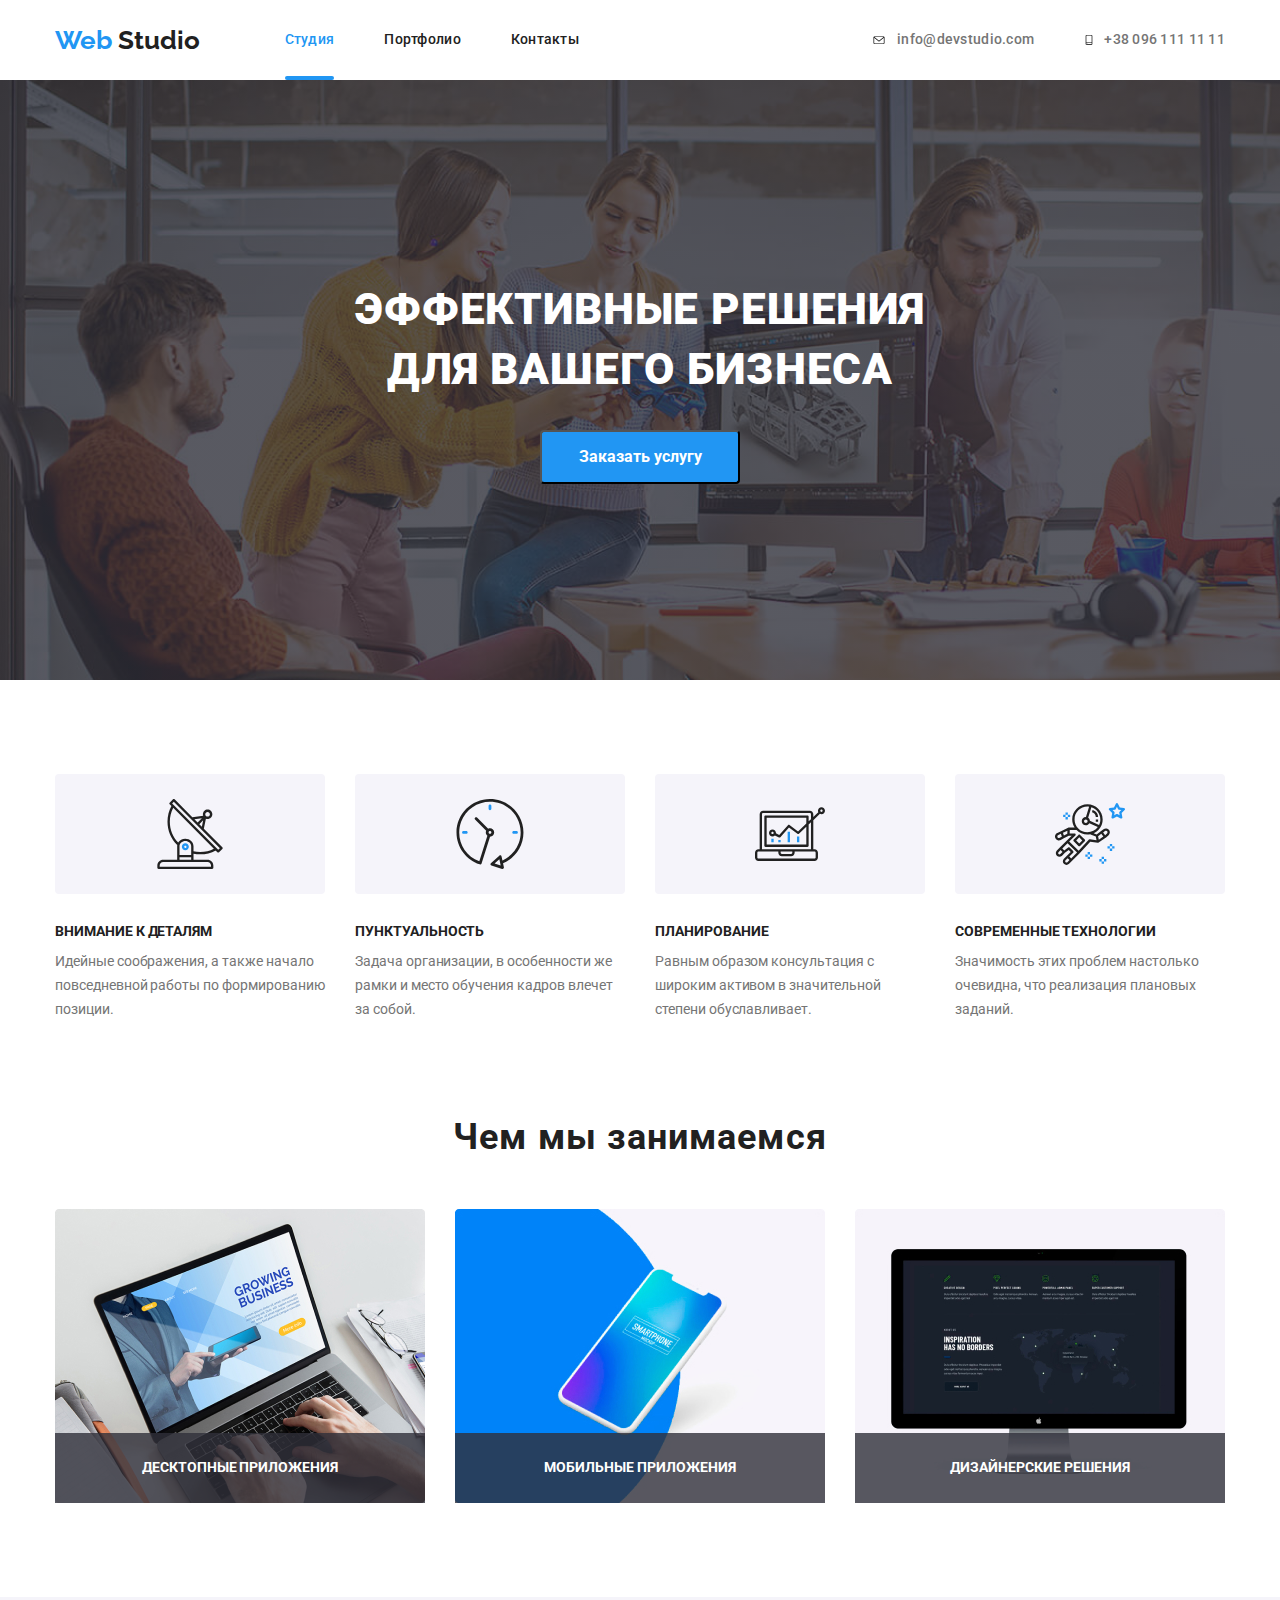
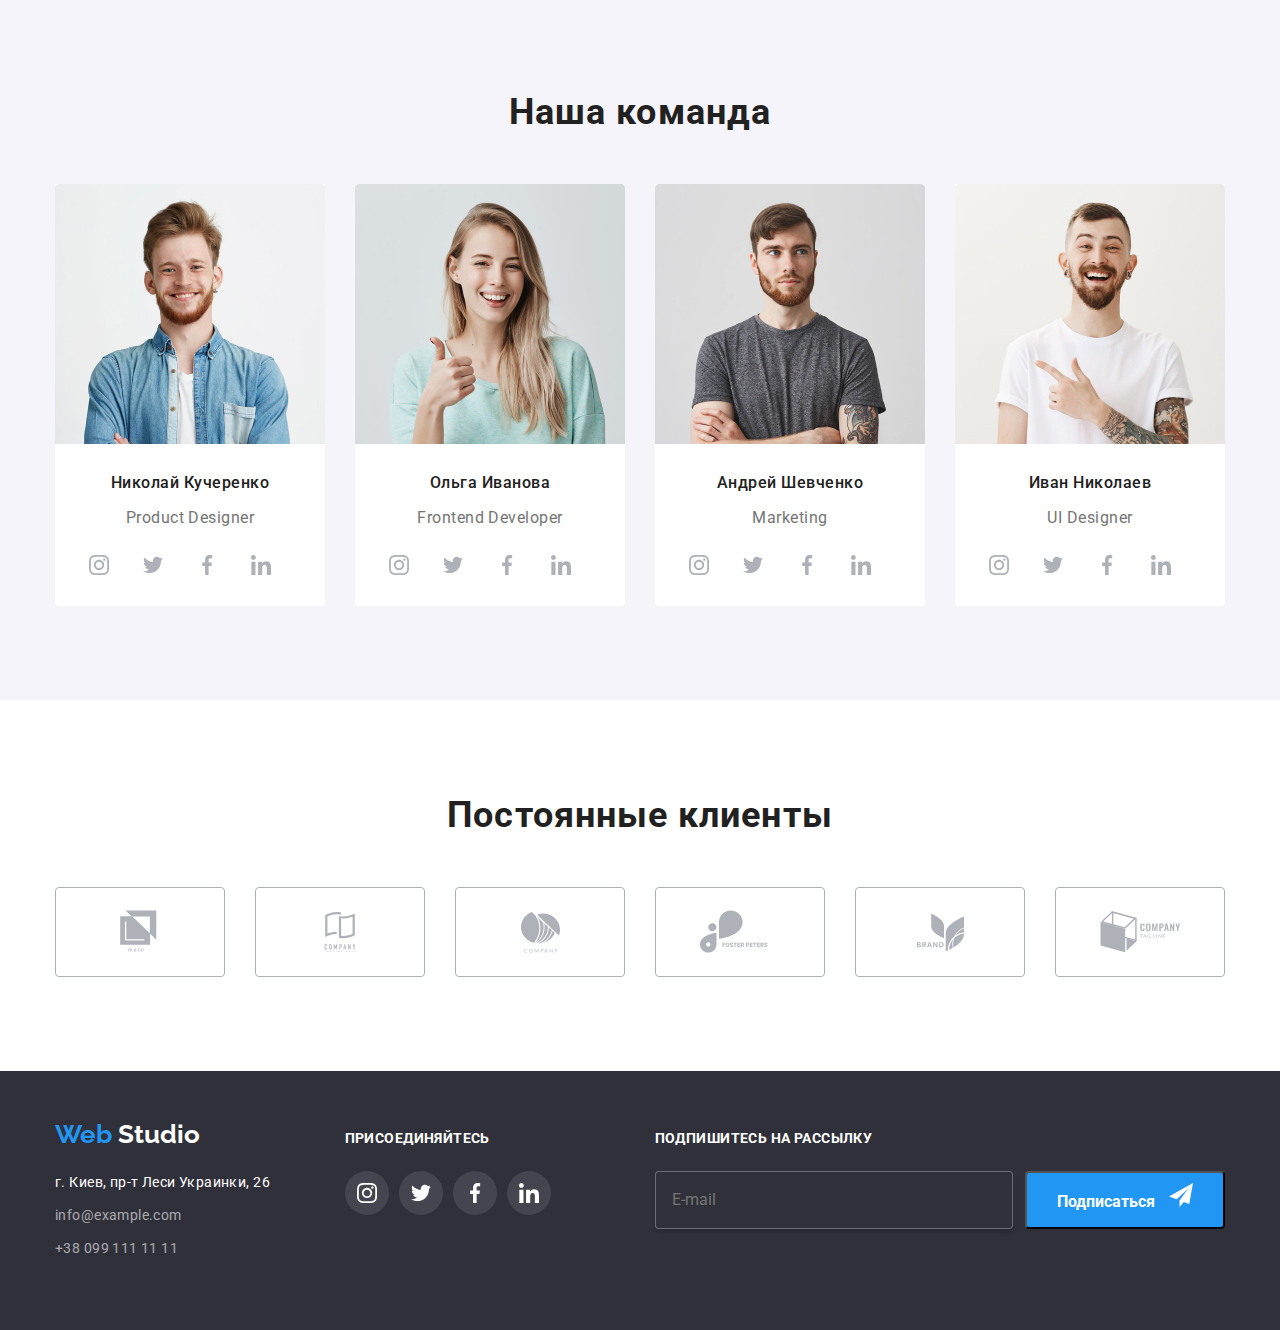
==== index.html @ 80867eed "клон 6" ====
<!DOCTYPE html>
<html lang="ru">
  <head>
    <meta charset="UTF-8" />
    <meta name="viewport" content="width=device-width, initial-scale=1.0" />
    <title>studio</title>
    <link
      href="https://fonts.googleapis.com/css2?family=Raleway:wght@700&family=Roboto:wght@400;500;700;900&display=swap"
      rel="stylesheet"
    />
    <link rel="stylesheet" href="./css/modern-normalize.css" />
    <link rel="stylesheet" href="./css/styles.css" />
  </head>
  <body>
    <!--Шапка сайта-->
    <header>
      <nav class="main-nav container">
        <a href="./index.html" class="logo">
          <span class="logo-color-header">Web</span> Studio
        </a>

        <ul class="site-nav list">
          <li class="item">
            <a href="./index.html" class="link current link-page">Студия</a>
          </li>
          <li class="item">
            <a href="./portfolio.html" class="link link-page">Портфолио</a>
          </li>
          <li class="item"><a href="" class="link link-page">Контакты</a></li>
        </ul>

        <div class="contacts-list">
          <ul class="site-nav list">
            <li class="item link">
              <a href="mailto:info@devstudio.com" class="link phone-email"> 
                <svg class="phone-email_img" width="16px" ; height="11px" ;><use href="./images/symbol-defs.svg#icon-mailicon"></use></svg>
                <div>info@devstudio.com</div>
              </a>
            </li>
            <li class="item link">            
              <a href="tel:+380961111111" class="link phone-email"> 
                <svg class="phone-email_img" width="10px" ; height="14px" ;><use href="./images/symbol-defs.svg#icon-phoneicon"></use></svg> 
                <div>+38 096 111 11 11</div>
              </a>
            </li>
          </ul>
        </div>
      </nav>
    </header>
    <main>
      <!--Герои-->
      <div class="overlay">
        <section class="hero">
          <h1 class="hero-title">
            Эффективные решения <br />
            для вашего бизнеса
          </h1>
           <button data-modal-open class="button">Заказать услугу</button> 
        </section>
        <!--Преимущества-->
      </div>
      <section class="section feuture-container">
        <div class="container">
          <ul class="feature-list list">
            <li class="item">
              <div class="features-icon"> <svg class="icon-item">
                <use href="./images/symbol-defs.svg#icon-antenna1 "></use>
                </use>
               </svg>
              </div>
    
              <h3 class="title">Внимание к деталям</h3>
              <p class="p-feature-list">
                Идейные соображения, а также начало повседневной работы по
                формированию позиции.
              </p>
            </li>
            <li class="item">
              <div class="features-icon"> <svg class="icon-item">
                  <use href="./images/symbol-defs.svg#icon-clock1"></use>
                
                </svg>
              </div>
              <h3 class="title">Пунктуальность</h3>
              <p class="p-feature-list">
                Задача организации, в особенности же рамки и место обучения
                кадров влечет за собой.
              </p>
            </li>
            <li class="item">
              <div class="features-icon"> <svg class="icon-item">
                  <use href="./images/symbol-defs.svg#icon-diagram1"></use>
                  </use>
                </svg>
              </div>
              <h3 class="title">Планирование</h3>
              <p class="p-feature-list">
                Равным образом консультация с широким активом в значительной
                степени обуславливает.
              </p>
            </li>
            <li class="item">
              <div class="features-icon"> <svg class="icon-item">
                  <use href="./images/symbol-defs.svg#icon-astronaut1"></use>
                  </use>
                </svg>
              </div>
              <h3 class="title">Современные технологии</h3>
              <p class="p-feature-list">
                Значимость этих проблем настолько очевидна, что реализация
                плановых заданий.
              </p>
            </li>
          </ul>
        </div>
      </section>

      <!--Чем мы занимаемся-->
      <section class="section we-do-container">
        <div class="container">
          <h2 class="section-title">Чем мы занимаемся</h2>
          <ul class="we-do-list list">
            <li class="item">
              <img
                src="./images/desktop.jpg"
                width="370"
                height="294"
                alt="десктоп"
              />
              <h3 class="title">Десктопные приложения</h3>
            </li>
            <li class="item">
              <img
                src="./images/mobile.jpg"
                width="370"
                height="294"
                alt="мобильный"
              />
              <h3 class="title">Мобильные приложения</h3>
            </li>
            <li class="item">
              <img
                src="./images/computer.jpg"
                width="370"
                height="294"
                alt="компьютер"
              />
              <h3 class="title">Дизайнерские решения</h3>
            </li>
          </ul>
        </div>
      </section>
      <!--Наша команда-->
      <section class="section our-team-section">
        <div class="container our-team-container">
          <h2 class="section-title">Наша команда</h2>
          <ul class="our-team-list list">
            <li class="item">
              <img
                class="foto"
                src="./images/John.jpg"
                width="270"
                height="260"
                alt="фото-николай"
              />
              <h3 class="title">Николай Кучеренко</h3>
              <p class="position">Product Designer</p>
              <ul class="social-network list">
                <li class="link">
                  <a class="social-network-link" href=""><svg class="icon-social-link" >
                    <use href="./images/symbol-defs.svg#icon-instagram"> </use>
                    </svg>
                    
                  </a>
                </li>
                <li class="link">
                  <a class="social-network-link" href=""><svg class="icon-social-link">
                      <use href="./images/symbol-defs.svg#icon-twitter"> </use>
                    </svg>
                
                  </a>
                </li>
                <li class="link">
                  <a class="social-network-link" href=""><svg class="icon-social-link">
                      <use href="./images/symbol-defs.svg#icon-facebook"> </use>
                    </svg>
                
                  </a>
                </li>
                <li class="link">
                  <a class="social-network-link" href=""><svg class="icon-social-link">
                      <use href="./images/symbol-defs.svg#icon-ln"> </use>
                    </svg>
                
                  </a>
                </li>
              </ul>
            </li>

            <li class="item">
              <img
                class="foto"
                src="./images/Marta.jpg"
                width="270"
                height="260"
                alt="фото-ольга"
              />
              <h3 class="title">Ольга Иванова</h3>
              <p class="position">Frontend Developer</p>
              <ul class="social-network list">
                <li class="link">
                  <a class="social-network-link" href=""><svg class="icon-social-link">
                      <use href="./images/symbol-defs.svg#icon-instagram"> </use>
                    </svg>
              
                  </a>
                </li>
                <li class="link">
                  <a class="social-network-link" href=""><svg class="icon-social-link">
                      <use href="./images/symbol-defs.svg#icon-twitter"> </use>
                    </svg>
              
                  </a>
                </li>
                <li class="link">
                  <a class="social-network-link" href=""><svg class="icon-social-link">
                      <use href="./images/symbol-defs.svg#icon-facebook"> </use>
                    </svg>
              
                  </a>
                </li>
                <li class="link">
                  <a class="social-network-link" href=""><svg class="icon-social-link">
                      <use href="./images/symbol-defs.svg#icon-ln"> </use>
                    </svg>
              
                  </a>
                </li>
              </ul>
            </li>

            <li class="item">
              <img
                class="foto"
                src="./images/Robert.jpg"
                width="270"
                height="260"
                alt="фото-андрей"
              />
              <h3 class="title">Андрей Шевченко</h3>
              <p class="position">Marketing</p>
              <ul class="social-network list">
                <li class="link">
                  <a class="social-network-link" href=""><svg class="icon-social-link">
                      <use href="./images/symbol-defs.svg#icon-instagram"> </use>
                    </svg>
              
                  </a>
                </li>
                <li class="link">
                  <a class="social-network-link" href=""><svg class="icon-social-link">
                      <use href="./images/symbol-defs.svg#icon-twitter"> </use>
                    </svg>
              
                  </a>
                </li>
                <li class="link">
                  <a class="social-network-link" href=""><svg class="icon-social-link">
                      <use href="./images/symbol-defs.svg#icon-facebook"> </use>
                    </svg>
              
                  </a>
                </li>
                <li class="link">
                  <a class="social-network-link" href=""><svg class="icon-social-link">
                      <use href="./images/symbol-defs.svg#icon-ln"> </use>
                    </svg>
              
                  </a>
                </li>
              </ul>
            </li>
            <li class="item">
              <img
                class="foto"
                src="./images/Martin.jpg"
                width="270"
                height="260"
                alt="фото-иван"
              />
              <h3 class="title">Иван Николаев</h3>
              <p class="position">UI Designer</p>
              <ul class="social-network list">
                <li class="link">
                  <a class="social-network-link" href=""><svg class="icon-social-link">
                      <use href="./images/symbol-defs.svg#icon-instagram"> </use>
                    </svg>
              
                  </a>
                </li>
                <li class="link">
                  <a class="social-network-link" href=""><svg class="icon-social-link">
                      <use href="./images/symbol-defs.svg#icon-twitter"> </use>
                    </svg>
              
                  </a>
                </li>
                <li class="link">
                  <a class="social-network-link" href=""><svg class="icon-social-link">
                      <use href="./images/symbol-defs.svg#icon-facebook"> </use>
                    </svg>
              
                  </a>
                </li>
                <li class="link">
                  <a class="social-network-link" href=""><svg class="icon-social-link">
                      <use href="./images/symbol-defs.svg#icon-ln"> </use>
                    </svg>
              
                  </a>
                </li>
              </ul>
            </li>
          </ul>
        </div>
      </section>
      <!--Постоянные клиенты-->
      <section class="section section-clients">
        <div class="container">
          <h2 class="section-title">Постоянные клиенты</h2>
          <ul class="clients-list list">
            <li class="item">
              <a class="link-clients" href="">
                <svg class="icon-clients" width="44px"; height="49px";>
                  <use href="./images/symbol-defs.svg#icon-logo1"> </use>
                 </svg>
              </a>
            </li>
            <li class="item">
              <a class="link-clients" href=""><svg class="icon-clients" width="40px"; height="52px";>
                  <use href="./images/symbol-defs.svg#icon-logo2"> </use>
                </svg></a>
            </li>
            <li class="item">
              <a class="link-clients" href=""><svg class="icon-clients" width="41px" ; height="43px" ;>
                  <use href="./images/symbol-defs.svg#icon-logo3"> </use>
                </svg></a>
            </li>
            <li class="item">
              <a class="link-clients" href=""><svg class="icon-clients client4" wigth="100px"; height="80px">
                  <use href="./images/symbol-defs.svg#icon-logo4"> </use>
                </svg></a>
            </li>
            <li class="item">
              <a class="link-clients" href=""><svg class="icon-clients" width="59px" ; height="47px" ;>
                  <use href="./images/symbol-defs.svg#icon-logo5"> </use>
                </svg></a>
            </li>
            <li class="item">
              <a class="link-clients" href=""><svg class="icon-clients" width="89px" ; height="80px" ;>
                  <use href="./images/symbol-defs.svg#icon-logo6"> </use>
                </svg></a>
            </li>
          </ul>
        </div>
      </section>
    </main>
    <!--Fotter-->
    <footer class="footer">
      <div class="container-footer">
        <div class="footer-adress">
          <div class="logo-footer">
            <a href="./index.html" class="logo">
              <span class="logo-color-header">Web</span>
              <span class="logo-color-footer">Studio</span>
            </a>
          </div>
          <address class="address">
            <ul class="item">
              <li class="item">
                <span> г. Киев, пр-т Леси Украинки, 26</span>
              </li>
              <li class="item">
                <a href="mailto:info@example.com" class="address-contacts link"
                  >info@example.com
                </a>
              </li>
              <li class="item">
                <a href="tel:+380991111111" class="address-contacts link"
                  >+38 099 111 11 11
                </a>
              </li>
            </ul>
          </address>
        </div>
        <div class="footer-join">
          <div class="title-footer"><b class="title">Присоединяйтесь</b></div>
          <ul class="social-network-footer list">
            <li class="link">
              <a class="social-network-link-footer" href=""><svg class="icon-social-link-footer">
                  <use href="./images/symbol-defs.svg#icon-instagram"> </use>
                </svg>
              
              </a>
            </li>
            <li class="link">
              <a class="social-network-link-footer" href=""><svg class="icon-social-link-footer">
                  <use href="./images/symbol-defs.svg#icon-twitter"> </use>
                </svg>
            
              </a>
            </li><li class="link">
              <a class="social-network-link-footer" href=""><svg class="icon-social-link-footer">
                  <use href="./images/symbol-defs.svg#icon-facebook"> </use>
                </svg>
            
              </a>
            </li><li class="link">
              <a class="social-network-link-footer" href=""><svg class="icon-social-link-footer">
                  <use href="./images/symbol-defs.svg#icon-ln"> </use>
                </svg>
            
              </a>
            </li>
          </ul>
        </div>
        
          <div class="title-footer">
            
            <form class="form-footer">
              <b class="title">Подпишитесь на рассылку</b>
              <div class="form-field">
                <label for="mail" class="label-footer"></label>
               <input class="input-footer" type="email" name="mail" id="mail" placeholder="E-mail">
               <button class="button button-footer">Подписаться <svg class="icon-send" width="24px" ; height="24px" ;>
                <use href="./images/symbol-defs.svg#icon-send"></use>
              </svg></button>
               <a href="" >
               </a>
              </div>
              
            </form>
          </div>
       
      
      </div>
    </footer>
    <div class="backdrop is-hidden" data-modal>
      <div class="modal">
        <form class="form-studio js-speaker-form ">
          <button class="btn-form-studio" data-modal-close> <svg width="18" height="18" viewBox="0 0 18 18"  xmlns="http://www.w3.org/2000/svg">
            <path
              d="M15 4.10786L13.8921 3L9.5 7.39214L5.10786 3L4 4.10786L8.39214 8.5L4 12.8921L5.10786 14L9.5 9.60786L13.8921 14L15 12.8921L10.6079 8.5L15 4.10786Z"
               /></svg>
          </button>
          <div class="form-order"><b class="form-order-title ">Оставьте свои данные, мы вам перезвоним</b></div>
          <ul class="form-list">
            <li class="form-order">
             <input class="form-input" type="text" name="user-name" id="user-name" placeholder="    ">
             <label class="form-label" for="user-name">Имя</label>
            <span class="form-icon">
              <svg width="18" height="18" viewBox="0 0 18 18" xmlns="http://www.w3.org/2000/svg">
                <path
                  d="M9 9C10.6575 9 12 7.6575 12 6C12 4.3425 10.6575 3 9 3C7.3425 3 6 4.3425 6 6C6 7.6575 7.3425 9 9 9ZM9 10.5C6.9975 10.5 3 11.505 3 13.5V14.25C3 14.6625 3.3375 15 3.75 15H14.25C14.6625 15 15 14.6625 15 14.25V13.5C15 11.505 11.0025 10.5 9 10.5Z" />
              </svg>
            </span>
            </li>
            <li class="form-order"> 
              
              <input class="form-input" type="tel" name="tel" id="tel" placeholder="    ">
              <label class="form-label" for="tel">Телефон</label> 
              <span class="form-icon"> <svg width="18" height="18" viewBox="0 0 18 18" xmlns="http://www.w3.org/2000/svg">
                  <path
                    d="M13.9958 11.1226L12.1576 10.9127C11.7162 10.862 11.282 11.014 10.9708 11.3252L9.63924 12.6568C7.59123 11.6147 5.91229 9.94296 4.8702 7.8877L6.209 6.54888C6.52018 6.2377 6.67216 5.80349 6.6215 5.36205L6.41163 3.53836C6.32479 2.80745 5.70966 2.25745 4.97151 2.25745H3.71955C2.90179 2.25745 2.22153 2.93771 2.27219 3.75547C2.65574 9.93572 7.59847 14.8712 13.7714 15.2548C14.5892 15.3054 15.2695 14.6252 15.2695 13.8074V12.5555C15.2767 11.8245 14.7267 11.2094 13.9958 11.1226Z" />
                </svg>
              </span>
            </li>
            <li class="form-order">
             <input class="form-input" type="email" name="email" id="email" placeholder="    ">
             <label class="form-label" for="email">Почта</label>
            <span class="form-icon"><svg width="18" height="18" viewBox="0 0 18 18" xmlns="http://www.w3.org/2000/svg">
                <path
                  d="M15 3H3C2.175 3 1.5075 3.675 1.5075 4.5L1.5 13.5C1.5 14.325 2.175 15 3 15H15C15.825 15 16.5 14.325 16.5 13.5V4.5C16.5 3.675 15.825 3 15 3ZM14.7 6.1875L9.3975 9.5025C9.1575 9.6525 8.8425 9.6525 8.6025 9.5025L3.3 6.1875C3.1125 6.0675 3 5.865 3 5.6475C3 5.145 3.5475 4.845 3.975 5.1075L9 8.25L14.025 5.1075C14.4525 4.845 15 5.145 15 5.6475C15 5.865 14.8875 6.0675 14.7 6.1875Z" />
              </svg></span>
            </li>
            <li class="form-comment"> <textarea name="comment" id="comment" rows="10" placeholder="   "></textarea>
            <label class="form-label" for="comment">Комментарий</label></li>
          </ul>
      
          <label class="checkbox-label"><input class="checkbox" type="checkbox" name="policy"> <span class
          ="checkbox-icon"> </span> <span class="label-text">Соглашаюсь с рассылкой и принимаю <a class="link-agreement" href="">Условия договора</a></span> </label>
          
          <button class="button btn-send" type="submit">Отправить</button>

            
        </form> 
        
      </div>
    </div>  
    <script src="./js/modal.js"></script>
    <script>
      (() => {
        document
          .querySelector('.js-speaker-form')
          .addEventListener('submit', e => {
            e.preventDefault();

            new FormData(e.currentTarget).forEach((value, name) =>
              console.log(`${name}: ${value}`),
            );

            e.currentTarget.reset();
          });
      })();
    </script>
  </body>
</html>
---- css/styles.css ----
/* цвет основного цвета #212121; */
/* вторичный цвет текста #757575; */
/* белый #FFFFFF  */
/* цвет акцента #2196F3; */
/* втторичный цве background: #F5F4FA; */
/* футер беграунд #2F303A; */

html {
  box-sizing: border-box;
}

*,
*::before,
*::after {
  box-sizing: inherit;
}

img {
  display: block;
}

:root {
  --primary-text-color: #757575;
  --title-text-color: #212121;
  --accent-color: #2196f3;
  --primary-white-color: #ffffff;
  --secondary-bcr: #f5f4fa;
  --footer-bcr-color: #2f303a;
}
body {
  background-color: var(--primary-white-color);
  color: var(--primary-text-color);

  font-family: Roboto, sans-serif;
  letter-spacing: -0.003em;
  font-size: 14px;
  line-height: 1.71;
}

.container {
  width: 1200px;
  padding-left: 15px;
  padding-right: 15px;
  margin-left: auto;
  margin-right: auto;
  /* outline: 3px solid red; */
}

/* header */
.page-header {
  width: 1600px;
}

/* logo */

.logo {
  color: #212121;
  margin-right: 85px;
  font-family: Raleway;
  font-weight: 700;
  font-size: 26px;
  line-height: 1.19;
  text-decoration: none;
}
.logo .logo-color-header {
  color: var(--accent-color);
}

/* Site nav */

.main-nav {
  display: flex;
  align-items: center;
  min-height: 80px;
}
.site-nav {
  display: flex;
}

.site-nav .item {
  /* outline: 3px solid tomato; */
  margin-right: 50px;
  display: flex;
  align-items: center;
}
.site-nav .item:last-child {
  margin: 0;
}
.site-nav .link {
  display: flex;
  align-items: center;
  color: var(--title-text-color);
  text-decoration: none;
  font-family: Roboto;
  font-weight: 500;
  font-size: 14px;
  line-height: 1.14;
  letter-spacing: 0.02em;
  position: relative;
  height: 80px;
  transition: all 250ms cubic-bezier(0.4, 0, 0.2, 1);
}

.site-nav .link:hover,
.site-nav .link:focus {
  color: var(--accent-color);
  fill: var(--accent-color);
}

.site-nav .link.current {
  color: var(--accent-color);
  position: relative;
  height: 80px;
}

.site-nav .link.current::after {
  content: "";
  width: 100%;
  position: absolute;
  height: 4px;
  border-radius: 2px;
  background-color: var(--accent-color);
  left: 0;
  bottom: 0;
}

.list {
  list-style: none;
  margin: 0;
  padding: 0;
}
.site-nav .phone-email {
  color: var(--primary-text-color);

  transition: all 250ms cubic-bezier(0.4, 0, 0.2, 1);
}

.phone-email:hover,
.phone-email:focus {
  color: var(--accent-color);
  fill: var(--accent-color);
}

.phone-email_img {
  display: inline-block;
  /* width: 15px;
  height: 11px; */
  margin-right: 10px;
}

.main-nav .contacts-list {
  margin-left: auto;
}
/* hero */
/* overlay */
.overlay {
  height: 600px;
  max-width: 1600px;
  margin-left: auto;
  margin-right: auto;
  background-color: black;
  background-image: linear-gradient(
      to right,
      rgba(47, 48, 58, 0.8),
      rgba(47, 48, 58, 0.8)
    ),
    url(../images/overlay.jpg);

  background-size: cover;
  background-repeat: no-repeat;
}

.hero {
  /* background-color: var(--primary-text-color); */
  text-align: center;
  letter-spacing: 0.06em;
  padding-top: 200px;
  padding-bottom: 200px;
}

.h1-works {
  display: none;
}
.hero-title {
  color: var(--primary-white-color);
  font-weight: 900;
  font-size: 44px;
  line-height: 1.36;
  text-transform: uppercase;
  margin-bottom: 30px;
  margin-top: 0;
  /* padding-top: 200px; */
}

.button {
  display: inline-block;
  text-align: center;
  color: var(--primary-white-color);
  background-color: var(--accent-color);
  font-weight: 700;
  font-size: 16px;
  line-height: 1.87;
  text-decoration: none;
  border-radius: 4px;
  padding: 10px 32px;
  min-width: 200px;
}

/* section */
.section {
  /* background-color: aqua; */
  padding-top: 94px;
}

.section:nth-child(4) {
  background-color: var(--secondary-bcr);
}

.our-team-container {
  padding-bottom: 94px;
}

.section-title {
  color: var(--title-text-color);

  font-weight: 700;
  font-size: 36px;
  line-height: 1.2;
  text-align: center;
  letter-spacing: 0.03em;
  margin-top: 0;
  margin-bottom: 50px;
}

/* преимущества */

.feature-list {
  display: flex;
  align-items: center;
}

.feuture-container {
  padding-bottom: 94px;
}
.feature-list .title {
  color: var(--title-text-color);

  font-weight: 700;
  font-size: 14px;
  line-height: 1.14;
  text-transform: uppercase;
  margin-top: 0;
  margin-bottom: 10px;
}

.feature-list .item:not(:last-child) {
  margin-right: 30px;
}

.feature-list .foto {
  padding: 25px 100px;
  background-color: var(--secondary-bcr);
  /* margin-right: 30px; */
  margin-bottom: 30px;
  align-items: center;
}

/* .feature-list .foto:last-child {
margin-right: 0;
} */

.p-feature-list {
  margin: 0;
  padding: 0;
}
.features-icon {
  display: flex;
  width: 270px;
  height: 120px;
  background-color: var(--secondary-bcr);
  border-radius: 4px;
  align-items: center;
  justify-content: center;
  margin-bottom: 30px;
}

.icon-item {
  display: flex;
  width: 70px;
  height: 70px;
  fill: var(--accent-color);
}

/* .feature-list .item::before {
  content: "";
  display: block;
  height: 120px;
  width: 270px;
  background-color: var(--secondary-bcr);
  
  background-repeat: no-repeat;
  background-position: center;
  margin-bottom: 30px;
  border-radius: 4px;
} */

/* .item.icon-antenna::before {
  background-image: url(../images/antenna1.svg);
}
.item.icon-clock::before {
  background-image: url(../images/clock1.svg);
}
.item.icon-diagram::before {
  background-image: url(../images/diagram1.svg);
}
.item.icon-astronaut::before {
  background-image: url(../images/astronaut1.svg);
} */
/* чем мы занимаемся */
.we-do-list {
  display: flex;
  align-items: center;
  margin: 0;
  padding: 0;
}
.we-do-container {
  padding-bottom: 94px;
  padding-top: 0;
}

.we-do-list .title {
  display: flex;
  align-items: center;
  justify-content: center;

  color: var(--primary-white-color);
  background-color: rgba(47, 48, 58, 0.8);
  text-transform: uppercase;
  margin: 0;
  padding: 0;

  font-weight: 700;
  font-size: 14px;
  line-height: 1.14;
  text-align: center;
  min-height: 70px;
  position: absolute;
  width: 100%;
  bottom: 0;
  right: 0;
}

.we-do-list .item {
  margin-right: 30px;
  position: relative;
}
.we-do-list .item:last-child {
  margin-right: 0;
}

/* наша команда */

.our-team-list {
  display: flex;
  justify-content: center;
  margin: 0;
  padding: 0;
}

.our-team-list .foto {
  margin-bottom: 30px;
}

/* .our-team-section .section-title {
  padding-top: 94px;
} */

.our-team-list .item {
  margin-right: 30px;
  height: 422px;
  background-color: #fff;
  padding-bottom: 24px;
  box-shadow: none;
  border-radius: 0px 0px 4px 4px;
  transition: box-shadow 250ms cubic-bezier(0.4, 0, 0.2, 1);
}

.our-team-list .item:last-child {
  margin-right: 0;
}
.our-team-list .item:hover,
.our-team-list .item:focus {
  background: #ffffff;

  box-shadow: 0px 2px 1px rgba(0, 0, 0, 0.2), 0px 1px 1px rgba(0, 0, 0, 0.14),
    0px 1px 3px rgba(0, 0, 0, 0.12);
}
.social-network {
  display: flex;
  justify-content: center;
  margin-right: 10px;
}
.social-network-link {
  display: flex;
  justify-content: center;
  cursor: pointer;
  align-items: center;
  width: 44px;
  height: 44px;
  border-radius: 50%;
  transition: background-color 250ms cubic-bezier(0.4, 0, 0.2, 1);
}

.icon-social-link {
  width: 20px;
  height: 20px;
  fill: #afb1b8;
  transition: fill 250ms cubic-bezier(0.4, 0, 0.2, 1);
}
.social-network-link:hover,
.social-network-link:focus {
  background-color: var(--accent-color);
}
.social-network-link:hover .icon-social-link,
.social-network-link:focus .icon-social-link {
  fill: white;
}

.our-team-list .title {
  color: var(--title-text-color);
  margin-bottom: 16px;
  margin-top: 0px;
  padding: 0;
  text-transform: none;
  font-weight: 500;
  font-size: 16px;
  line-height: 1.14;
  text-align: center;
  letter-spacing: 0.03em;
}

.our-team-list .position {
  color: var(--primary-text-color);
  margin-bottom: 16px;
  margin-top: 0;
  font-weight: 400;
  font-size: 16px;
  line-height: 1.19;
  text-align: center;
  letter-spacing: 0.03em;
}

.social-network .link {
  text-decoration: none;
  color: var(--title-text-color);
  margin-right: 10px;
}

/* постоянные клиенты */

.clients-list {
  display: flex;
  justify-content: center;
}

.clients-list .item {
  align-items: center;
  margin-left: 30px;
  border-radius: 4px;
}

.clients-list .item:first-child {
  margin-left: 0;
}

.section-clients {
  padding-bottom: 94px;
}

.link-clients {
  width: 170px;
  display: flex;
  justify-content: center;
  cursor: pointer;
  align-items: center;
  height: 90px;
  border: 1px solid #afb1b8;
  box-sizing: border-box;
  border-radius: 4px;
  fill: #afb1b8;
  transition: fill 250ms cubic-bezier(0.4, 0, 0.2, 1),
    border 250ms cubic-bezier(0.4, 0, 0.2, 1);
}

.icon-clients:hover,
.icon-clients:focus {
  fill: #2196f3;
}

.link-clients:hover,
.link-clients:focus {
  border: 1px solid #2196f3;
  fill: #2196f3;
}
/* Футер  */

.footer {
  background-color: var(--footer-bcr-color);
}

.logo-color-footer {
  color: var(--primary-white-color);
}
.footer .container {
  width: 1200px;
  padding-left: 15px;
  padding-right: 15px;
  margin-left: auto;
  margin-right: auto;
  padding-top: 48px;

  /* outline: 3px solid red; */
}
.footer .container-footer {
  display: flex;
  align-items: baseline;
  justify-content: left;
  width: 1200px;
  padding-left: 15px;
  padding-right: 15px;
  margin-left: auto;
  margin-right: auto;
  padding-top: 48px;
  padding-bottom: 60px;
}

.container-footer .footer-adress {
  margin-right: 60px;
}
.container-footer .footer-join {
  margin-right: 94px;
}

.title-footer .title {
  color: var(--primary-white-color);
  text-transform: uppercase;
  font-weight: 700;
  font-size: 14px;
  line-height: 1.14;
  letter-spacing: 0.03em;
  margin-bottom: 20px;
}

.social-network-footer {
  display: flex;
  justify-content: flex-start;
}

.social-network-footer .link {
  margin-right: 10px;
}

.icon-social-link-footer {
  width: 20px;
  height: 20px;
  fill: white;
}

.social-network-link-footer {
  background: rgba(255, 255, 255, 0.1);
  display: flex;
  justify-content: center;
  cursor: pointer;
  align-items: center;
  width: 44px;
  height: 44px;
  border-radius: 50%;
  transition: background-color 250ms cubic-bezier(0.4, 0, 0.2, 1);
}
.social-network-link-footer:hover,
.social-network-link-footer:focus {
  background-color: var(--accent-color);
}

.footer-list .link {
  color: var(--title-text-color);
  text-decoration: none;
  font-weight: 500;
  font-size: 14px;
  line-height: 1.14;
  letter-spacing: 0.02em;
}

.container-footer .logo-footer {
  margin-bottom: 20px;
}
.address ul {
  list-style: none;
  padding: 0;
  margin: 0;
}
.address .item {
  text-decoration: none;
  font-style: normal;
  color: var(--primary-white-color);
  letter-spacing: 0.03em;
  margin-bottom: 9px;
}

.address-contacts {
  text-decoration: none;
  color: rgba(255, 255, 255, 0.6);
  font-style: normal;
}

address .link {
  color: rgba(255, 255, 255, 0.6);
  transition: color 250ms cubic-bezier(0.4, 0, 0.2, 1);
}
.address .link:hover,
.address .link:focus {
  color: var(--accent-color);
}
.title-footer {
  margin-bottom: 20px;
}
.icon-send {
  fill: #ffffff;
  margin-left: 10px;
}

.form-footer {
  width: 570px;
  /* outline: 1px solid tomato; */
  margin-left: auto;
  margin-right: auto;
}
.form-field {
  display: inline-flex;
  margin-top: 20px;
  justify-content: space-evenly;
}

.form-field input {
  width: 358px;
  margin: 0;
  padding: 0;
  border: 1px solid rgba(255, 255, 255, 0.3);
  box-sizing: border-box;
  box-shadow: 0px 4px 4px rgba(0, 0, 0, 0.15);
  border-radius: 4px;
  background-color: var(--footer-bcr-color);
  padding-top: 15px;
  padding-bottom: 15px;
  padding-left: 16px;

  font-size: 16px;
  line-height: 1.25;
}
.button-footer {
  margin-left: 12px;
  padding-left: 29px;

  padding-top: 10px;
  padding-right: 28px;
  padding-bottom: 10px;
}

/* фильтр портфолио */

.section-portfolio {
  padding-top: 94px;
  padding-bottom: 94px;
}
.filter {
  display: flex;
  justify-content: center;
  margin-bottom: 50px;
}
.filter .item {
  margin-right: 8px;
}
.filter .item:last-child {
  margin-right: 0;
}

.filter .button-filter {
  display: inline-block;
  font-family: Roboto;
  color: var(--title-text-color);
  background-color: var(--secondary-bcr);
  font-weight: 500;
  font-size: 16px;
  line-height: 1.62;
  text-decoration: none;
  text-align: center;
  letter-spacing: 0.03em;
  border-radius: 4px;
  padding: 8px 22px;
  min-width: 73px;
  border: none;
  border-radius: 4px;
  transition: all 250ms cubic-bezier(0.4, 0, 0.2, 1);
}

.filter .button-filter:hover,
.filter .button-filter:focus {
  color: var(--primary-white-color);
  background-color: var(--accent-color);
  box-shadow: 0px 2px 2px rgba(0, 0, 0, 0.12), 0px 1px 2px rgba(0, 0, 0, 0.08),
    0px 3px 1px rgba(0, 0, 0, 0.1);
}

.our-works .title {
  font-weight: 700;
  font-size: 18px;
  line-height: 2;
  letter-spacing: 0.06em;
  color: var(--title-text-color);
}

.our-works .p-portfolio {
  font-size: 16px;
  line-height: 1.87;
  color: var(--primary-text-color);
}
.foto-portfolio {
  position: relative;
}

.our-works .p-discription {
  font-size: 18px;
  line-height: 1.56;
  letter-spacing: 0.03em;
  color: var(--primary-white-color);
  background-color: rgba(33, 150, 243, 0.9);
  margin: 0;
  position: absolute;
  display: flex;
  left: 0;
  top: 0;
  width: 100%;
  height: 100%;
  /* transform: translate(-50%, -50%); */
  padding-left: 24px;
  padding-right: 24px;
  padding-top: 49px;
  justify-content: center;
  transform: translateY(100%);
  transition: transform 250ms cubic-bezier(0.4, 0, 0.2, 1),
    opacity 250ms cubic-bezier(0.4, 0, 0.2, 1);
}

.our-works-flex-container {
  display: flex;
  flex-wrap: wrap;
  /* color: teal; */
}
.flex-element {
  display: flex;
  width: 370px;
  /* background-color: tomato; */
  margin-right: 30px;
  /* margin-bottom: 30px; */

  margin-bottom: 30px;
  border: 1px solid #eeeeee;
  box-sizing: border-box;
}
.flex-element:hover,
.flex-element:focus-within {
  background: #ffffff;
  border: 1px solid #eeeeee;
  box-sizing: border-box;
  box-shadow: 1px 4px 6px rgba(0, 0, 0, 0.16), 0px 4px 4px rgba(0, 0, 0, 0.06),
    0px 1px 1px rgba(0, 0, 0, 0.12);
}

.element-info {
  padding-top: 20px;
  padding-left: 24px;
  border-right: 1px solid #eeeeee;
  border-bottom: 1px solid #eeeeee;
  border-left: 1px solid #eeeeee;
  padding-bottom: 20px;
}

.example-work {
  position: relative;
  overflow: hidden;
}

.flex-element:hover .p-discription {
  transform: translateY(0);
}
.flex-element:focus-within .p-discription {
  transform: translateY(0);
}

/* .flex-element:hover .p-discription {
  transition: transform 250ms cubic-bezier(0.4, 0, 0.2, 1),
    opacity 250ms cubic-bezier(0.4, 0, 0.2, 1);
} */

/* .example-work::before {
  display: inline-block;
  content: '';
 position: absolute;
 height: 100%;
 width: 100%;
 background-color: rgba(33, 150, 243, 0.9);
 
 transform: translateY(100%);
 transition: transform 250ms cubic-bezier(0.4, 0, 0.2, 1),
    opacity 250ms cubic-bezier(0.4, 0, 0.2, 1);
} */

.flex-element .title {
  min-height: 36px;
  margin-top: 0;
  margin-bottom: 4px;
}
.flex-element .p-portfolio {
  margin-top: 0;
  margin-bottom: 0;
}
.flex-element a {
  text-decoration: none;
}
.flex-element:nth-child(3n) {
  margin-right: 0;
}
.flex-element:nth-last-child(-n + 3) {
  margin-bottom: 0;
}

/* модалка */

.modal {
  overflow: auto;
}
.backdrop {
  position: fixed;
  top: 0;
  left: 0;
  width: 100%;
  height: 100%;
  background-color: rgba(0, 0, 0, 0.2);
  transition: all 500ms cubic-bezier(0.4, 0, 0.2, 1);
}
.backdrop.is-hidden {
  opacity: 0;
  pointer-events: none;
}

textarea {
  resize: none;
}

.form-studio {
  margin-top: 30px;
  position: absolute;
  top: 50%;
  left: 50%;
  transform: translate(-50%, -50%);
  min-width: 528px;
  min-height: 581px;
  background-color: #ffffff;
  padding: 40px;
  margin-left: auto;
  margin-right: auto;
  box-shadow: 0px 2px 1px rgba(0, 0, 0, 0.2), 0px 1px 1px rgba(0, 0, 0, 0.14),
    0px 1px 3px rgba(0, 0, 0, 0.12);
  border-radius: 4px;
}

.form-order {
  position: relative;
  display: flex;
  flex-direction: column;
  margin-bottom: 30px;
  font-family: Roboto;
  font-size: 14px;
  line-height: 16px;
  letter-spacing: 0.01em;

  color: var(--primary-text-color);
  cursor: pointer;
}

.form-order-title {
  font-family: Roboto;

  font-weight: 700;
  font-size: 20px;
  line-height: 23px;
  text-align: center;
  letter-spacing: 0.03em;

  color: var(--title-text-color);
}

.form-label {
  position: absolute;
  top: 50%;
  left: 42px;
  transform: translateY(-50%);
  cursor: pointer;
  transition: all 500ms cubic-bezier(0.4, 0, 0.2, 1);
}
.form-input {
  width: 100%;
  margin: 0;
  padding: 12px 20px;
  border: 1px solid rgba(33, 33, 33, 0.2);
  box-sizing: border-box;
  border-radius: 4px;
  padding-left: 42px;
  cursor: pointer;
}
.form-icon {
  position: absolute;

  top: 50%;
  left: 16px;
  display: inline-block;
  transform: translateY(-50%);
  fill: #212121;
  cursor: pointer;
  transition: all 500ms cubic-bezier(0.4, 0, 0.2, 1);
}
/* .form-input:focus + .form-label {
  background-color: blanchedalmond;
  transform: translateY(-40px);
} */
/* все рабоатет
.form-order:focus-within > .form-icon {
  fill: var(--accent-color);
}

.form-order:focus-within > .form-label {
  transform: translateY(-40px);
  left: 0;
  color: var(--accent-color);
} */

.form-input:focus ~ .form-icon {
  fill: var(--accent-color);
}
.form-input:focus + .form-label {
  color: var(--accent-color);
}
.form-input:focus + .form-label,
.form-input:not(:placeholder-shown) + .form-label {
  transform: translateY(-40px);
  left: 0;
}

/* .form-input:placeholder-shown {
  background-color: chartreuse;
} */

/* .label-comment {
  position: absolute;
  top: 15%;
  left: 16px;
  display: flex;
  align-items: flex-end;
  transform: translateY(-15%);
  cursor: pointer;
} */

.btn-form-studio {
  background: rgba(255, 255, 255, 0.1);
  display: flex;
  justify-content: center;
  cursor: pointer;
  align-items: center;
  width: 30px;
  height: 30px;
  border-radius: 50%;
  border: 1px solid rgba(33, 33, 33, 0.2);
  position: absolute;
  top: 8px;
  right: 12.5px;
  fill: black;
  cursor: pointer;
  transition: all 500ms cubic-bezier(0.4, 0, 0.2, 1);
}
.btn-form-studio:hover,
.btn-form-studio:focus {
  fill: var(--accent-color);
}

.btn-send {
  margin-left: 120px;
}

.form-input:focus {
  border: 1px solid #2196f3;
}
.form-comment {
  display: flex;
  flex-direction: column;
  margin-bottom: 30px;
  font-family: Roboto;
  font-size: 14px;
  line-height: 16px;
  letter-spacing: 0.01em;

  color: var(--primary-text-color);
}
.form-comment textarea {
  position: relative;
  border: 1px solid rgba(33, 33, 33, 0.2);
  box-sizing: border-box;
  border-radius: 4px;
  cursor: pointer;

  padding: 12px 16px;
}
.form-comment .form-label {
  position: absolute;

  left: 57px;
}

.form-comment textarea:focus + .form-label {
  color: var(--accent-color);
}
.form-comment textarea:focus + .form-label,
.form-comment textarea:not(:placeholder-shown) + .form-label {
  transform: translateY(-50px);
  left: 42px;
}

/* .form-comment:focus-within > .form-label {
  transform: translateY(-56px);
  left: 42px;
  color: var(--accent-color);
} */

.form-comment:focus {
  border: 1px solid #2196f3;
}
.checkbox {
  position: absolute;
  width: 1px;
  height: 1px;
  margin: -1px;
  border: 0;
  padding: 0;
  clip: rect(0 0 0 0);
  overflow: hidden;
}

.form-list {
  padding: 0;
}
.checkbox-label {
  display: flex;
  align-items: center;
  margin-bottom: 30px;
}
.checkbox-icon {
  display: inline-block;

  width: 15px;
  height: 15px;
  border: 2px solid #212121;
  border-radius: 4px;
  margin-right: 10px;
}
.checkbox:checked + .checkbox-icon {
  background-color: var(--accent-color);
  border-color: var(--accent-color);
  background-image: url("../images/check.svg");
  background-size: contain;
  background-origin: border-box;
}
.link-agreement {
  margin-left: 4px;
}

.label-text {
  transition: transform 250ms linear;
}

.checkbox:checked ~ .label-text {
  transform: translateX(15px);
}
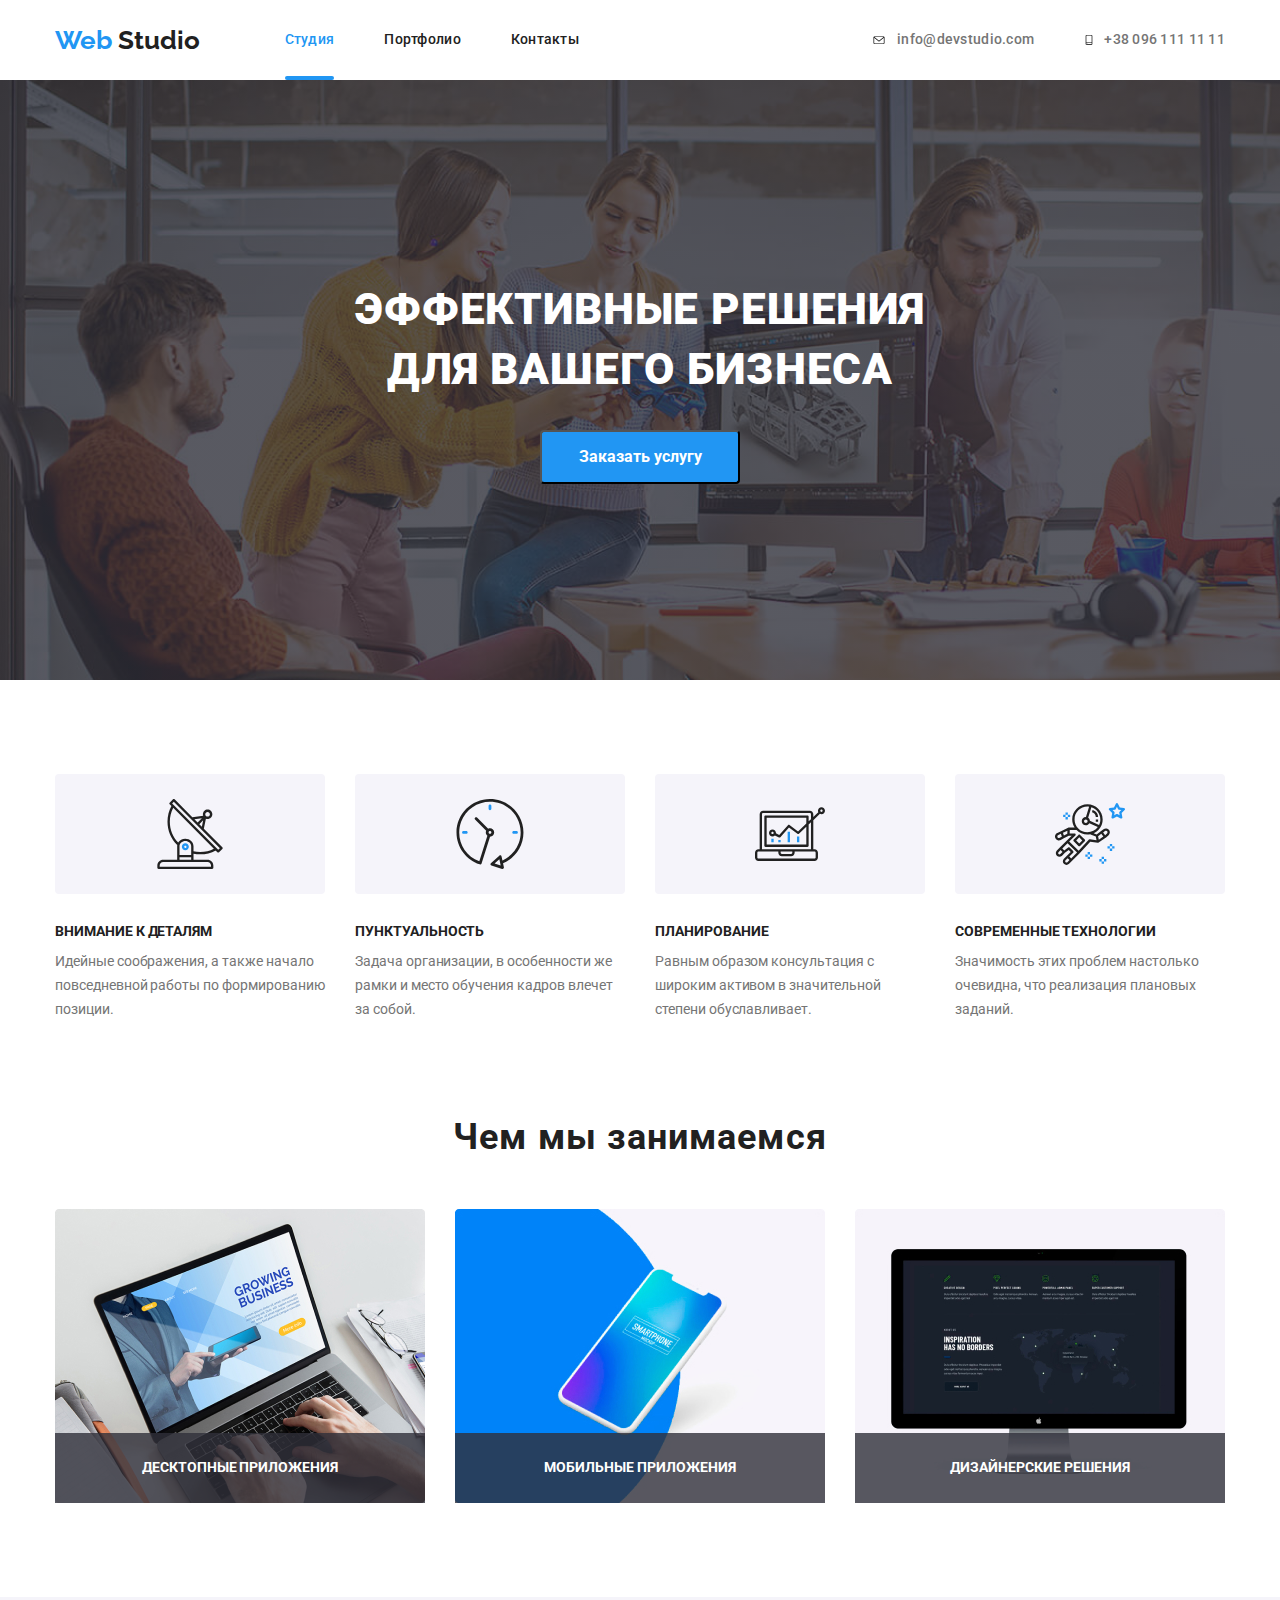
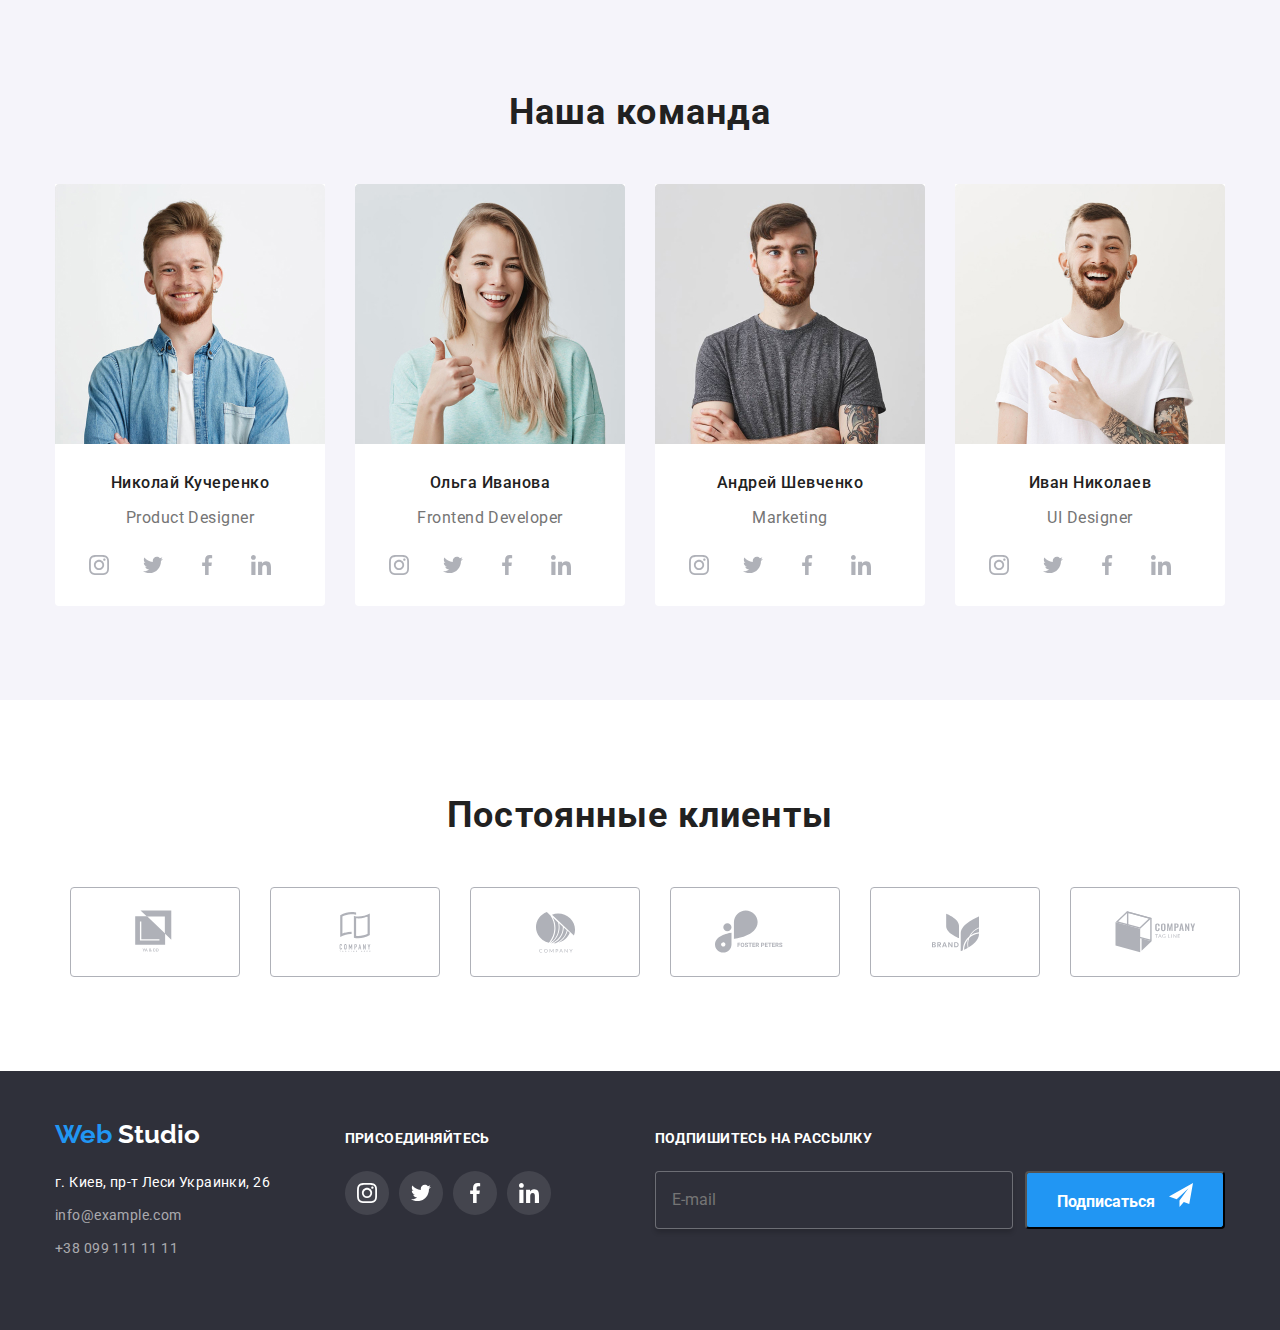
==== commit 12e1e3c1: "ДЗ 7 со шрифотами" ====
--- a/index.html
+++ b/index.html
@@ -8,8 +8,8 @@
       href="https://fonts.googleapis.com/css2?family=Raleway:wght@700&family=Roboto:wght@400;500;700;900&display=swap"
       rel="stylesheet"
     />
-    <link rel="stylesheet" href="./css/modern-normalize.css" />
-    <link rel="stylesheet" href="./css/styles.css" />
+    
+    <link rel="stylesheet" href="./css/main.min.css" />
   </head>
   <body>
     <!--Шапка сайта-->
--- a/css/main.min.css
+++ b/css/main.min.css
@@ -0,0 +1,2 @@
+/*! modern-normalize v0.6.0 | MIT License | https://github.com/sindresorhus/modern-normalize */*,*::before,*::after{-webkit-box-sizing:border-box;box-sizing:border-box}:root{-moz-tab-size:4;-o-tab-size:4;tab-size:4}html{line-height:1.15;-webkit-text-size-adjust:100%}body{margin:0}body{font-family:system-ui,-apple-system,"Segoe UI",Roboto,Helvetica,Arial,sans-serif,"Apple Color Emoji","Segoe UI Emoji"}hr{height:0}abbr[title]{-webkit-text-decoration:underline dotted;text-decoration:underline dotted}b,strong{font-weight:bolder}code,kbd,samp,pre{font-family:SFMono-Regular, Consolas, "Liberation Mono", Menlo, monospace;font-size:1em}small{font-size:80%}sub,sup{font-size:75%;line-height:0;position:relative;vertical-align:baseline}sub{bottom:-0.25em}sup{top:-0.5em}button,input,optgroup,select,textarea{font-family:inherit;font-size:100%;line-height:1.15;margin:0}button,select{text-transform:none}button,[type="button"],[type="reset"],[type="submit"]{-webkit-appearance:button}button::-moz-focus-inner,[type="button"]::-moz-focus-inner,[type="reset"]::-moz-focus-inner,[type="submit"]::-moz-focus-inner{border-style:none;padding:0}button:-moz-focusring,[type="button"]:-moz-focusring,[type="reset"]:-moz-focusring,[type="submit"]:-moz-focusring{outline:1px dotted ButtonText}fieldset{padding:0.35em 0.75em 0.625em}legend{padding:0}progress{vertical-align:baseline}[type="number"]::-webkit-inner-spin-button,[type="number"]::-webkit-outer-spin-button{height:auto}[type="search"]{-webkit-appearance:textfield;outline-offset:-2px}[type="search"]::-webkit-search-decoration{-webkit-appearance:none}::-webkit-file-upload-button{-webkit-appearance:button;font:inherit}summary{display:list-item}html{-webkit-box-sizing:border-box;box-sizing:border-box}*,*::before,*::after{-webkit-box-sizing:inherit;box-sizing:inherit}img{display:block}.modal{overflow:auto}body{background-color:#fff;color:#757575;font-family:Roboto, sans-serif;letter-spacing:-0.003em;font-size:14px;line-height:1.71}.container{width:1200px;padding-left:15px;padding-right:15px;margin-left:auto;margin-right:auto}.page-header{width:1600px}.main-nav{display:-webkit-box;display:-ms-flexbox;display:flex;-webkit-box-align:center;-ms-flex-align:center;align-items:center;min-height:80px}.site-nav{display:-webkit-box;display:-ms-flexbox;display:flex}.site-nav .item{margin-right:50px;display:-webkit-box;display:-ms-flexbox;display:flex;-webkit-box-align:center;-ms-flex-align:center;align-items:center}.site-nav .item:last-child{margin:0}.site-nav .link{display:-webkit-box;display:-ms-flexbox;display:flex;-webkit-box-align:center;-ms-flex-align:center;align-items:center;color:#212121;text-decoration:none;font-family:Roboto;font-weight:500;font-size:14px;line-height:1.14;letter-spacing:0.02em;position:relative;height:80px;-webkit-transition:all 250ms cubic-bezier(0.4, 0, 0.2, 1);transition:all 250ms cubic-bezier(0.4, 0, 0.2, 1)}.site-nav .link:hover,.site-nav .link:focus{color:#2196f3;fill:#2196f3}.site-nav .link.current{color:#2196f3;position:relative;height:80px}.site-nav .link.current::after{content:"";width:100%;position:absolute;height:4px;border-radius:2px;background-color:#2196f3;left:0;bottom:0}.site-nav .phone-email{color:#757575;-webkit-transition:all 250ms cubic-bezier(0.4, 0, 0.2, 1);transition:all 250ms cubic-bezier(0.4, 0, 0.2, 1)}.site-nav .phone-email:hover,.site-nav .phone-email:focus{color:#2196f3;fill:#2196f3}.list{list-style:none;margin:0;padding:0}.phone-email_img{display:inline-block;margin-right:10px}.main-nav .contacts-list{margin-left:auto}.logo{color:#212121;margin-right:85px;font-family:Raleway;font-weight:700;font-size:26px;line-height:1.19;text-decoration:none}.logo .logo-color-header{color:#2196f3}.logo .logo-color-footer{color:#fff}.overlay{height:600px;max-width:1600px;margin-left:auto;margin-right:auto;background-color:black;background-image:-webkit-gradient(linear, left top, right top, from(rgba(47,48,58,0.8)), to(rgba(47,48,58,0.8))),url(../images/overlay.jpg);background-image:linear-gradient(to right, rgba(47,48,58,0.8), rgba(47,48,58,0.8)),url(../images/overlay.jpg);background-size:cover;background-repeat:no-repeat}.hero{text-align:center;letter-spacing:0.06em;padding-top:200px;padding-bottom:200px}.hero-title{color:#fff;font-weight:900;font-size:44px;line-height:1.36;text-transform:uppercase;margin-bottom:30px;margin-top:0}.h1-works{display:none}.button{display:inline-block;text-align:center;color:#fff;background-color:#2196f3;font-weight:700;font-size:16px;line-height:1.87;text-decoration:none;border-radius:4px;padding:10px 32px;min-width:200px}.button-footer{margin-left:12px;padding-left:29px;padding-top:10px;padding-right:28px;padding-bottom:10px}.section{padding-top:94px}.section:nth-child(4){background-color:#f5f4fa}.section-title{color:#212121;font-weight:700;font-size:36px;line-height:1.2;text-align:center;letter-spacing:0.03em;margin-top:0;margin-bottom:50px}.feature-list{display:-webkit-box;display:-ms-flexbox;display:flex;-webkit-box-align:center;-ms-flex-align:center;align-items:center}.feature-list .title{color:#212121;font-weight:700;font-size:14px;line-height:1.14;text-transform:uppercase;margin-top:0;margin-bottom:10px}.feature-list .item:not(:last-child){margin-right:30px}.feature-list .foto{padding:25px 100px;background-color:#f5f4fa;margin-bottom:30px;-webkit-box-align:center;-ms-flex-align:center;align-items:center}.feuture-container{padding-bottom:94px}.p-feature-list{margin:0;padding:0}.features-icon{display:-webkit-box;display:-ms-flexbox;display:flex;width:270px;height:120px;background-color:#f5f4fa;border-radius:4px;-webkit-box-align:center;-ms-flex-align:center;align-items:center;-webkit-box-pack:center;-ms-flex-pack:center;justify-content:center;margin-bottom:30px}.icon-item{display:-webkit-box;display:-ms-flexbox;display:flex;width:70px;height:70px;fill:#2196f3}.we-do-list{display:-webkit-box;display:-ms-flexbox;display:flex;-webkit-box-align:center;-ms-flex-align:center;align-items:center;margin:0;padding:0}.we-do-list .title{display:-webkit-box;display:-ms-flexbox;display:flex;-webkit-box-align:center;-ms-flex-align:center;align-items:center;-webkit-box-pack:center;-ms-flex-pack:center;justify-content:center;color:#fff;background-color:rgba(47,48,58,0.8);text-transform:uppercase;margin:0;padding:0;font-weight:700;font-size:14px;line-height:1.14;text-align:center;min-height:70px;position:absolute;width:100%;bottom:0;right:0}.we-do-list .item{margin-right:30px;position:relative}.we-do-list .item:last-child{margin-right:0}.we-do-container{padding-bottom:94px;padding-top:0}.our-team-container{padding-bottom:94px}.our-team-list{display:-webkit-box;display:-ms-flexbox;display:flex;-webkit-box-pack:center;-ms-flex-pack:center;justify-content:center;margin:0;padding:0}.our-team-list .title{color:#212121;margin-bottom:16px;margin-top:0px;padding:0;text-transform:none;font-weight:500;font-size:16px;line-height:1.14;text-align:center;letter-spacing:0.03em}.our-team-list .foto{margin-bottom:30px}.our-team-list .item{margin-right:30px;height:422px;background-color:#fff;padding-bottom:24px;-webkit-box-shadow:none;box-shadow:none;border-radius:0px 0px 4px 4px;-webkit-transition:-webkit-box-shadow 250ms cubic-bezier(0.4, 0, 0.2, 1);transition:-webkit-box-shadow 250ms cubic-bezier(0.4, 0, 0.2, 1);transition:box-shadow 250ms cubic-bezier(0.4, 0, 0.2, 1);transition:box-shadow 250ms cubic-bezier(0.4, 0, 0.2, 1), -webkit-box-shadow 250ms cubic-bezier(0.4, 0, 0.2, 1)}.our-team-list .item:last-child{margin-right:0}.our-team-list .item:hover,.our-team-list .item:focus{background:#ffffff;-webkit-box-shadow:0px 2px 1px rgba(0,0,0,0.2),0px 1px 1px rgba(0,0,0,0.14),0px 1px 3px rgba(0,0,0,0.12);box-shadow:0px 2px 1px rgba(0,0,0,0.2),0px 1px 1px rgba(0,0,0,0.14),0px 1px 3px rgba(0,0,0,0.12)}.our-team-list .item .position{color:#757575;margin-bottom:16px;margin-top:0;font-weight:400;font-size:16px;line-height:1.19;text-align:center;letter-spacing:0.03em}.our-team-list .social-network{display:-webkit-box;display:-ms-flexbox;display:flex;-webkit-box-pack:center;-ms-flex-pack:center;justify-content:center;margin-right:10px}.our-team-list .social-network .link{text-decoration:none;color:#212121;margin-right:10px}.our-team-list .social-network-link{display:-webkit-box;display:-ms-flexbox;display:flex;-webkit-box-pack:center;-ms-flex-pack:center;justify-content:center;cursor:pointer;-webkit-box-align:center;-ms-flex-align:center;align-items:center;width:44px;height:44px;border-radius:50%;-webkit-transition:background-color 250ms cubic-bezier(0.4, 0, 0.2, 1);transition:background-color 250ms cubic-bezier(0.4, 0, 0.2, 1)}.our-team-list .social-network-link:hover,.our-team-list .social-network-link:focus{background-color:#2196f3}.icon-social-link{width:20px;height:20px;fill:#afb1b8;-webkit-transition:fill 250ms cubic-bezier(0.4, 0, 0.2, 1);transition:fill 250ms cubic-bezier(0.4, 0, 0.2, 1)}.social-network-link:hover .icon-social-link,.social-network-link:focus .icon-social-link{fill:white}.section-clients{padding-bottom:94px}.clients-list{display:-webkit-box;display:-ms-flexbox;display:flex;-webkit-box-pack:center;-ms-flex-pack:center;justify-content:center}.clients-list .item{-webkit-box-align:center;-ms-flex-align:center;align-items:center;margin-left:30px;border-radius:4px}.clients-list:first-child{margin-left:0}.link-clients{width:170px;display:-webkit-box;display:-ms-flexbox;display:flex;-webkit-box-pack:center;-ms-flex-pack:center;justify-content:center;cursor:pointer;-webkit-box-align:center;-ms-flex-align:center;align-items:center;height:90px;border:1px solid #afb1b8;-webkit-box-sizing:border-box;box-sizing:border-box;border-radius:4px;fill:#afb1b8;-webkit-transition:fill 250ms cubic-bezier(0.4, 0, 0.2, 1),border 250ms cubic-bezier(0.4, 0, 0.2, 1);transition:fill 250ms cubic-bezier(0.4, 0, 0.2, 1),border 250ms cubic-bezier(0.4, 0, 0.2, 1)}.icon-clients:hover,.icon-clients:focus{fill:#2196f3}.link-clients:hover,.link-clients:focus{border:1px solid #2196f3;fill:#2196f3}.footer{background-color:#2f303a}.footer .container{width:1200px;padding-left:15px;padding-right:15px;margin-left:auto;margin-right:auto;padding-top:48px}.footer .container-footer{display:-webkit-box;display:-ms-flexbox;display:flex;-webkit-box-align:baseline;-ms-flex-align:baseline;align-items:baseline;-webkit-box-pack:left;-ms-flex-pack:left;justify-content:left;width:1200px;padding-left:15px;padding-right:15px;margin-left:auto;margin-right:auto;padding-top:48px;padding-bottom:60px}.footer .container-footer .footer-adress{margin-right:60px}.footer .container-footer .footer-join{margin-right:94px}.footer .container-footer .logo-footer{margin-bottom:20px}.title-footer .title{color:#fff;text-transform:uppercase;font-weight:700;font-size:14px;line-height:1.14;letter-spacing:0.03em;margin-bottom:20px}.social-network-footer{display:-webkit-box;display:-ms-flexbox;display:flex;-webkit-box-pack:start;-ms-flex-pack:start;justify-content:flex-start}.social-network-footer .link{margin-right:10px}.icon-social-link-footer{width:20px;height:20px;fill:white}.social-network-link-footer{background:rgba(255,255,255,0.1);display:-webkit-box;display:-ms-flexbox;display:flex;-webkit-box-pack:center;-ms-flex-pack:center;justify-content:center;cursor:pointer;-webkit-box-align:center;-ms-flex-align:center;align-items:center;width:44px;height:44px;border-radius:50%;-webkit-transition:background-color 250ms cubic-bezier(0.4, 0, 0.2, 1);transition:background-color 250ms cubic-bezier(0.4, 0, 0.2, 1)}.social-network-link-footer:hover,.social-network-link-footer:focus{background-color:#2196f3}.footer-list .link{color:#212121;text-decoration:none;font-weight:500;font-size:14px;line-height:1.14;letter-spacing:0.02em}.address ul{list-style:none;padding:0;margin:0}.address ul .item{text-decoration:none;font-style:normal;color:#fff;letter-spacing:0.03em;margin-bottom:9px}.address ul .link{color:rgba(255,255,255,0.6);-webkit-transition:color 250ms cubic-bezier(0.4, 0, 0.2, 1);transition:color 250ms cubic-bezier(0.4, 0, 0.2, 1)}.address ul .link:hover,.address ul .link:focus{color:#2196f3}.address-contacts{text-decoration:none;color:rgba(255,255,255,0.6);font-style:normal}.title-footer{margin-bottom:20px}.icon-send{fill:#ffffff;margin-left:10px}.form-footer{width:570px;margin-left:auto;margin-right:auto}.form-field{display:-webkit-inline-box;display:-ms-inline-flexbox;display:inline-flex;margin-top:20px;-webkit-box-pack:space-evenly;-ms-flex-pack:space-evenly;justify-content:space-evenly}.form-field input{width:358px;margin:0;padding:0;border:1px solid rgba(255,255,255,0.3);-webkit-box-sizing:border-box;box-sizing:border-box;-webkit-box-shadow:0px 4px 4px rgba(0,0,0,0.15);box-shadow:0px 4px 4px rgba(0,0,0,0.15);border-radius:4px;background-color:#2f303a;padding-top:15px;padding-bottom:15px;padding-left:16px;font-size:16px;line-height:1.25}.backdrop{position:fixed;top:0;left:0;width:100%;height:100%;background-color:rgba(0,0,0,0.2);-webkit-transition:all 500ms cubic-bezier(0.4, 0, 0.2, 1);transition:all 500ms cubic-bezier(0.4, 0, 0.2, 1)}.backdrop.is-hidden{opacity:0;pointer-events:none}textarea{resize:none}.form-studio{margin-top:30px;position:absolute;top:50%;left:50%;-webkit-transform:translate(-50%, -50%);transform:translate(-50%, -50%);min-width:528px;min-height:581px;background-color:#ffffff;padding:40px;margin-left:auto;margin-right:auto;-webkit-box-shadow:0px 2px 1px rgba(0,0,0,0.2),0px 1px 1px rgba(0,0,0,0.14),0px 1px 3px rgba(0,0,0,0.12);box-shadow:0px 2px 1px rgba(0,0,0,0.2),0px 1px 1px rgba(0,0,0,0.14),0px 1px 3px rgba(0,0,0,0.12);border-radius:4px}.form-order{position:relative;display:-webkit-box;display:-ms-flexbox;display:flex;-webkit-box-orient:vertical;-webkit-box-direction:normal;-ms-flex-direction:column;flex-direction:column;margin-bottom:30px;font-family:Roboto;font-size:14px;line-height:16px;letter-spacing:0.01em;color:#757575;cursor:pointer}.form-order-title{font-family:Roboto;font-weight:700;font-size:20px;line-height:23px;text-align:center;letter-spacing:0.03em;color:#212121}.form-label{position:absolute;top:50%;left:42px;-webkit-transform:translateY(-50%);transform:translateY(-50%);cursor:pointer;-webkit-transition:all 500ms cubic-bezier(0.4, 0, 0.2, 1);transition:all 500ms cubic-bezier(0.4, 0, 0.2, 1)}.form-input{width:100%;margin:0;padding:12px 20px;border:1px solid rgba(33,33,33,0.2);-webkit-box-sizing:border-box;box-sizing:border-box;border-radius:4px;padding-left:42px;cursor:pointer}.form-input:focus ~ .form-icon{fill:#2196f3}.form-input:focus+.form-label,.form-input:not(:placeholder-shown)+.form-label{-webkit-transform:translateY(-40px);transform:translateY(-40px);left:0}.form-input:focus{border:1px solid #2196f3}.form-input:focus+.form-label{color:#2196f3}.form-icon{position:absolute;top:50%;left:16px;display:inline-block;-webkit-transform:translateY(-50%);transform:translateY(-50%);fill:#212121;cursor:pointer;-webkit-transition:all 500ms cubic-bezier(0.4, 0, 0.2, 1);transition:all 500ms cubic-bezier(0.4, 0, 0.2, 1)}.btn-form-studio{background:rgba(255,255,255,0.1);display:-webkit-box;display:-ms-flexbox;display:flex;-webkit-box-pack:center;-ms-flex-pack:center;justify-content:center;cursor:pointer;-webkit-box-align:center;-ms-flex-align:center;align-items:center;width:30px;height:30px;border-radius:50%;border:1px solid rgba(33,33,33,0.2);position:absolute;top:8px;right:12.5px;fill:black;cursor:pointer;-webkit-transition:all 500ms cubic-bezier(0.4, 0, 0.2, 1);transition:all 500ms cubic-bezier(0.4, 0, 0.2, 1)}.btn-form-studio:hover,.btn-form-studio:focus{fill:#2196f3}.btn-send{margin-left:120px}.form-comment{display:-webkit-box;display:-ms-flexbox;display:flex;-webkit-box-orient:vertical;-webkit-box-direction:normal;-ms-flex-direction:column;flex-direction:column;margin-bottom:30px;font-family:Roboto;font-size:14px;line-height:16px;letter-spacing:0.01em;color:#757575}.form-comment textarea{position:relative;border:1px solid rgba(33,33,33,0.2);-webkit-box-sizing:border-box;box-sizing:border-box;border-radius:4px;cursor:pointer;padding:12px 16px}.form-comment .form-label{position:absolute;left:57px}.form-comment:focus{border:1px solid #2196f3}.form-comment textarea:focus+.form-label{color:#2196f3}.form-comment textarea:focus+.form-label,.form-comment textarea:not(:placeholder-shown)+.form-label{-webkit-transform:translateY(-50px);transform:translateY(-50px);left:42px}.checkbox{position:absolute;width:1px;height:1px;margin:-1px;border:0;padding:0;clip:rect(0 0 0 0);overflow:hidden}.checkbox-label{display:-webkit-box;display:-ms-flexbox;display:flex;-webkit-box-align:center;-ms-flex-align:center;align-items:center;margin-bottom:30px}.checkbox-icon{display:inline-block;width:15px;height:15px;border:2px solid #212121;border-radius:4px;margin-right:10px}.checkbox:checked+.checkbox-icon{background-color:#2196f3;border-color:#2196f3;background-image:url("../images/check.svg");background-size:contain;background-origin:border-box}.checkbox:checked ~ .label-text{-webkit-transform:translateX(15px);transform:translateX(15px)}.form-list{padding:0}.link-agreement{margin-left:4px}.label-text{-webkit-transition:-webkit-transform 250ms linear;transition:-webkit-transform 250ms linear;transition:transform 250ms linear;transition:transform 250ms linear, -webkit-transform 250ms linear}.section-portfolio{padding-top:94px;padding-bottom:94px}.filter{display:-webkit-box;display:-ms-flexbox;display:flex;-webkit-box-pack:center;-ms-flex-pack:center;justify-content:center;margin-bottom:50px}.filter .item{margin-right:8px}.filter .item:last-child{margin-right:0}.filter .button-filter{display:inline-block;font-family:Roboto;color:#212121;background-color:#f5f4fa;font-weight:500;font-size:16px;line-height:1.62;text-decoration:none;text-align:center;letter-spacing:0.03em;border-radius:4px;padding:8px 22px;min-width:73px;border:none;border-radius:4px;-webkit-transition:all 250ms cubic-bezier(0.4, 0, 0.2, 1);transition:all 250ms cubic-bezier(0.4, 0, 0.2, 1)}.filter .button-filter:hover,.filter .button-filter:focus{color:#fff;background-color:#2196f3;-webkit-box-shadow:0px 2px 2px rgba(0,0,0,0.12),0px 1px 2px rgba(0,0,0,0.08),0px 3px 1px rgba(0,0,0,0.1);box-shadow:0px 2px 2px rgba(0,0,0,0.12),0px 1px 2px rgba(0,0,0,0.08),0px 3px 1px rgba(0,0,0,0.1)}.our-works{content:""}.our-works .title{font-weight:700;font-size:18px;line-height:2;letter-spacing:0.06em;color:#212121}.our-works .p-portfolio{font-size:16px;line-height:1.87;color:#757575}.our-works .p-discription{font-size:18px;line-height:1.56;letter-spacing:0.03em;color:#fff;background-color:rgba(33,150,243,0.9);margin:0;position:absolute;display:-webkit-box;display:-ms-flexbox;display:flex;left:0;top:0;width:100%;height:100%;padding-left:24px;padding-right:24px;padding-top:49px;-webkit-box-pack:center;-ms-flex-pack:center;justify-content:center;-webkit-transform:translateY(100%);transform:translateY(100%);-webkit-transition:opacity 250ms cubic-bezier(0.4, 0, 0.2, 1),-webkit-transform 250ms cubic-bezier(0.4, 0, 0.2, 1);transition:opacity 250ms cubic-bezier(0.4, 0, 0.2, 1),-webkit-transform 250ms cubic-bezier(0.4, 0, 0.2, 1);transition:transform 250ms cubic-bezier(0.4, 0, 0.2, 1),opacity 250ms cubic-bezier(0.4, 0, 0.2, 1);transition:transform 250ms cubic-bezier(0.4, 0, 0.2, 1),opacity 250ms cubic-bezier(0.4, 0, 0.2, 1),-webkit-transform 250ms cubic-bezier(0.4, 0, 0.2, 1)}.foto-portfolio{position:relative}.our-works-flex-container{display:-webkit-box;display:-ms-flexbox;display:flex;-ms-flex-wrap:wrap;flex-wrap:wrap}.flex-element{display:-webkit-box;display:-ms-flexbox;display:flex;width:370px;margin-right:30px;margin-bottom:30px;border:1px solid #eeeeee;-webkit-box-sizing:border-box;box-sizing:border-box}.flex-element .title{min-height:36px;margin-top:0;margin-bottom:4px}.flex-element .p-portfolio{margin-top:0;margin-bottom:0}.flex-element a{text-decoration:none}.flex-element:nth-child(3n){margin-right:0}.flex-element:nth-last-child(-n+3){margin-bottom:0}.flex-element:hover,.flex-element:focus-within{background:#ffffff;border:1px solid #eeeeee;-webkit-box-sizing:border-box;box-sizing:border-box;-webkit-box-shadow:1px 4px 6px rgba(0,0,0,0.16),0px 4px 4px rgba(0,0,0,0.06),0px 1px 1px rgba(0,0,0,0.12);box-shadow:1px 4px 6px rgba(0,0,0,0.16),0px 4px 4px rgba(0,0,0,0.06),0px 1px 1px rgba(0,0,0,0.12)}.flex-element:hover .p-discription{-webkit-transform:translateY(0);transform:translateY(0)}.flex-element:focus-within .p-discription{-webkit-transform:translateY(0);transform:translateY(0)}.element-info{padding-top:20px;padding-left:24px;border-right:1px solid #eeeeee;border-bottom:1px solid #eeeeee;border-left:1px solid #eeeeee;padding-bottom:20px}.example-work{position:relative;overflow:hidden}
+/*# sourceMappingURL=main.min.css.map */